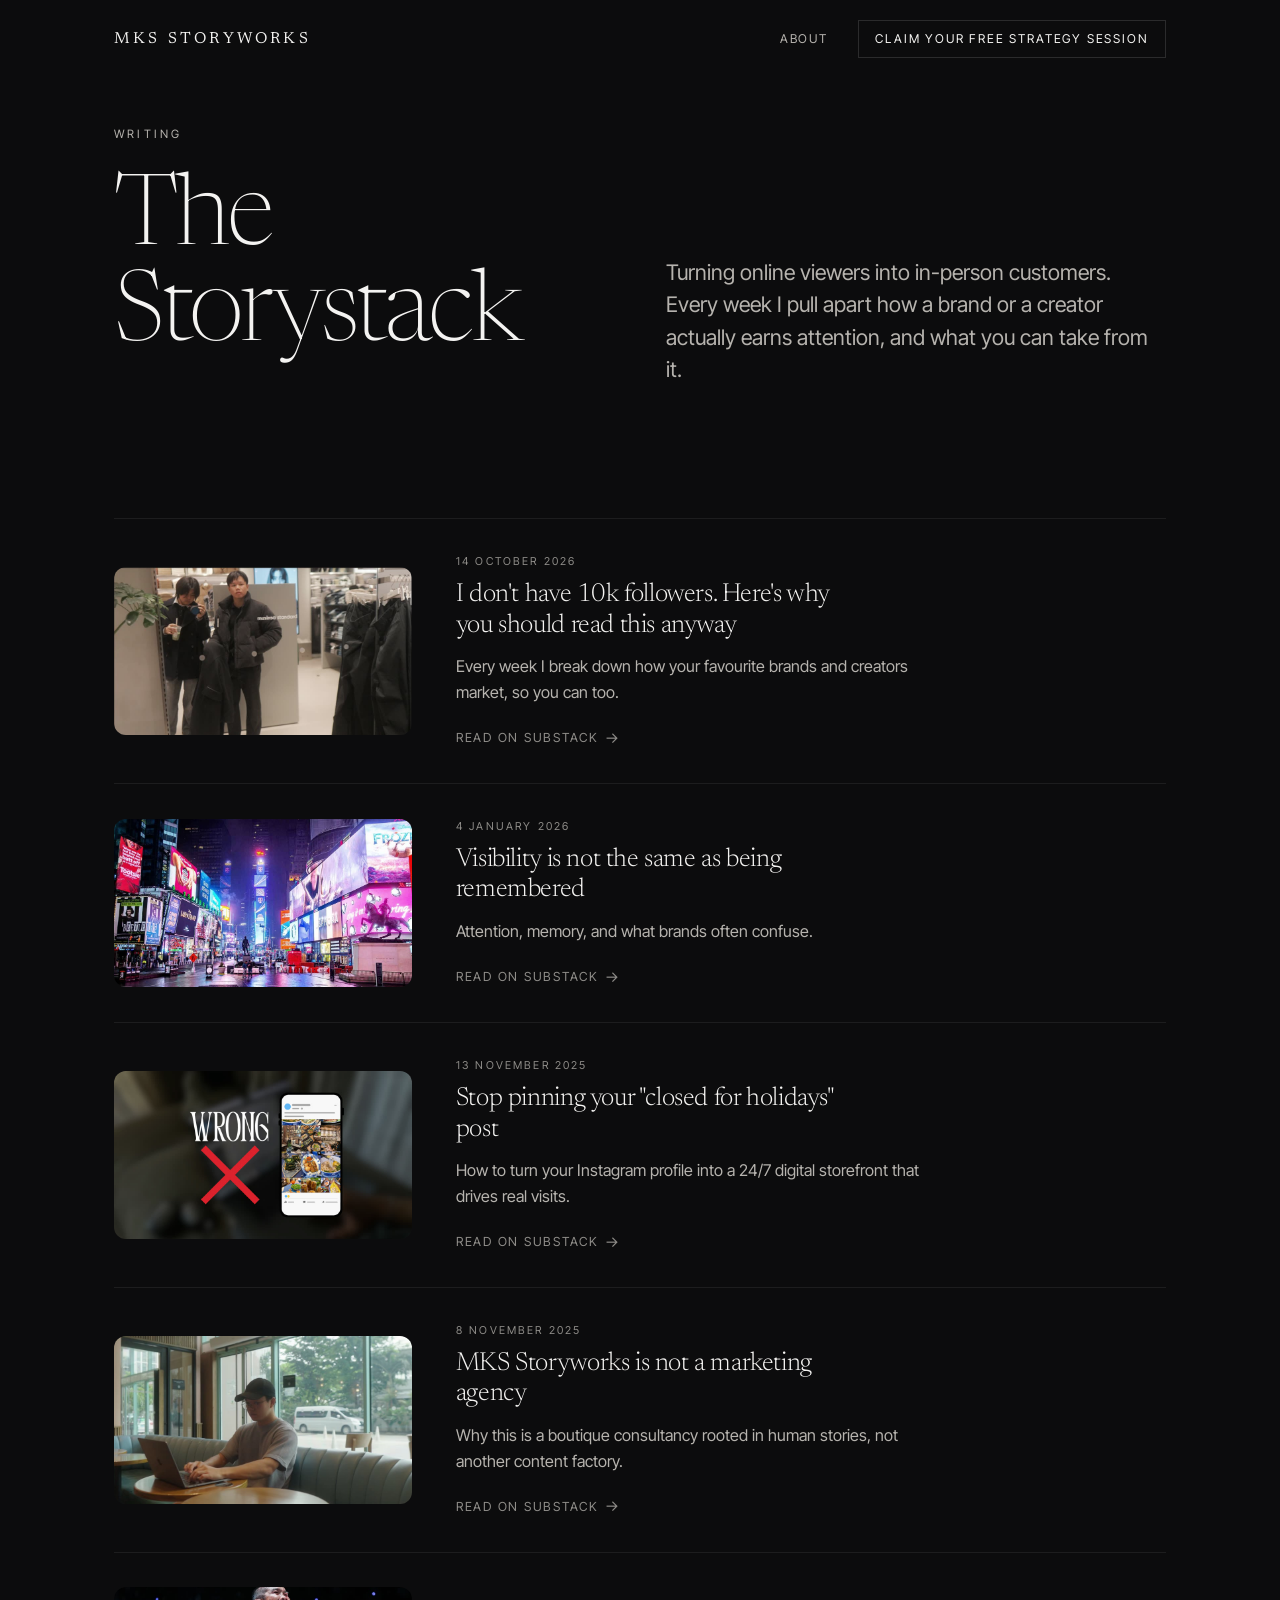
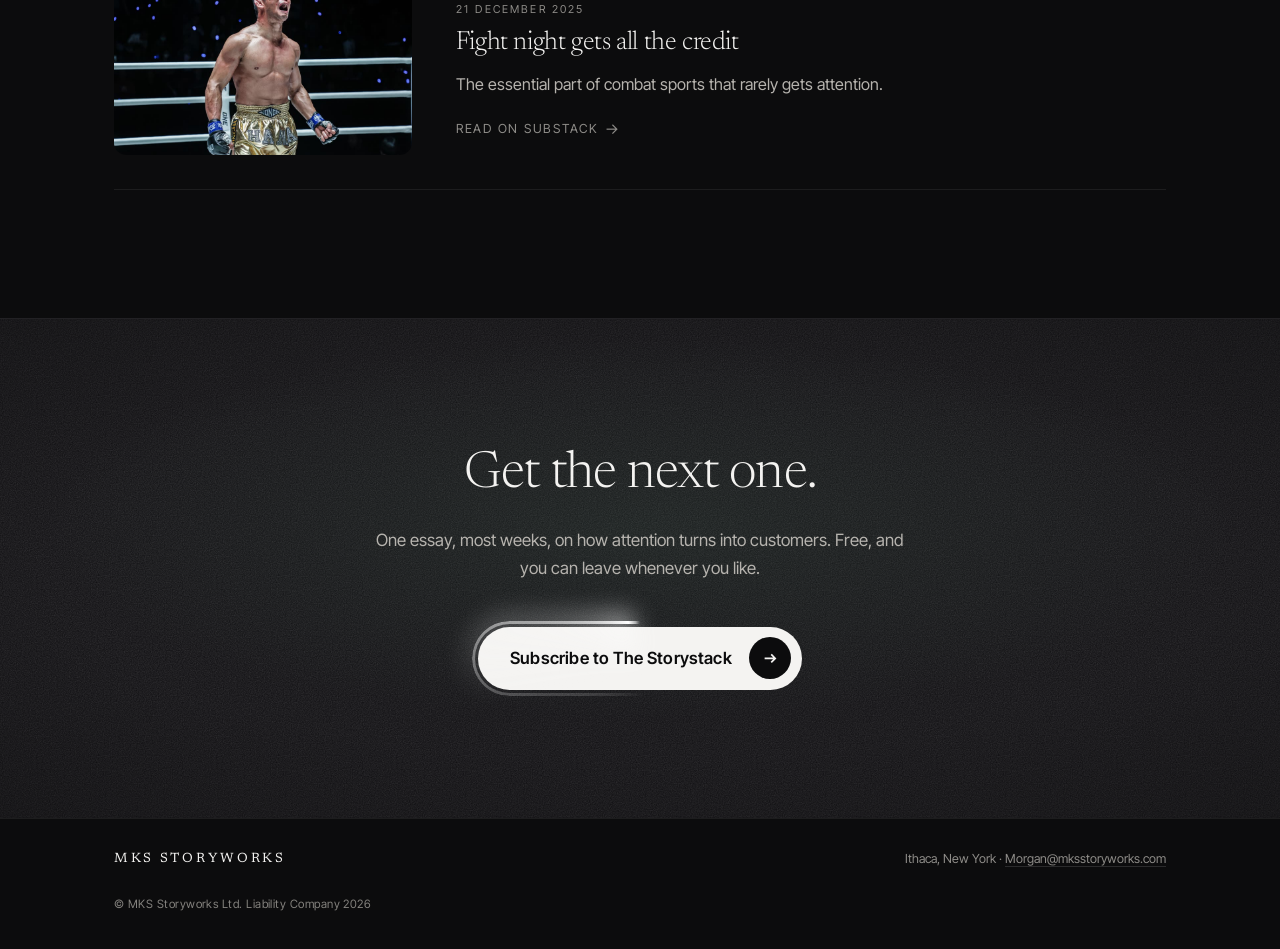
==== blog.html @ 034446b5 "Add The Storystack page and a Writing link in the nav A listing of the five Substack posts, newest f" ====
<!doctype html>
<html lang="en">
<head>
<meta charset="utf-8" />
<meta name="viewport" content="width=device-width, initial-scale=1" />
<title>The Storystack · MKS Storyworks</title>
<meta name="description" content="Essays on turning online viewers into in-person customers. Every week I break down how brands and creators market, so you can too." />
<meta property="og:type" content="website" />
<meta property="og:site_name" content="MKS Storyworks" />
<meta property="og:title" content="The Storystack | Writing by Morgan Somchanhmavong" />
<meta property="og:description" content="Essays on turning online viewers into in-person customers. Every week I break down how brands and creators market, so you can too." />
<meta property="og:image" content="https://mksstoryworks.com/assets/img/og-image.jpg" />
<meta property="og:image:width" content="1200" />
<meta property="og:image:height" content="630" />
<meta property="og:url" content="https://mksstoryworks.com/writing" />
<meta name="twitter:card" content="summary_large_image" />
<meta name="twitter:title" content="The Storystack | Writing by Morgan Somchanhmavong" />
<meta name="twitter:description" content="Essays on turning online viewers into in-person customers." />
<meta name="twitter:image" content="https://mksstoryworks.com/assets/img/og-image.jpg" />
<link rel="canonical" href="https://mksstoryworks.com/writing" />
<link rel="alternate" type="application/rss+xml" title="The Storystack" href="https://morgansomchan.substack.com/feed" />
<link rel="icon" type="image/png" sizes="32x32" href="assets/img/favicon-32.png" />
<link rel="icon" type="image/png" sizes="512x512" href="assets/img/favicon-512.png" />
<link rel="apple-touch-icon" href="assets/img/apple-touch-icon.png" />
<link rel="preconnect" href="https://fonts.googleapis.com" />
<link rel="preconnect" href="https://fonts.gstatic.com" crossorigin />
<link href="https://fonts.googleapis.com/css2?family=Newsreader:ital,opsz,wght@0,6..72,200;0,6..72,300;0,6..72,400;1,6..72,300&family=Inter+Tight:wght@400;500;600&display=swap" rel="stylesheet" />
<link rel="stylesheet" href="styles.css" />
<script>document.documentElement.className += ' js';</script>
</head>
<body class="page-blog">

<header class="nav stuck" id="nav">
  <div class="wrap nav-in">
    <a class="mark" href="index.html">MKS Storyworks</a>
    <nav class="nav-right">
      <a class="nav-link" href="index.html#about">About</a>
      <a class="nav-cta" href="vsl.html">
        <span class="nav-cta-full">Claim your free strategy session</span>
        <span class="nav-cta-compact">Free session</span></a>
    </nav>
  </div>
</header>

<main>

  <!-- ========================= MASTHEAD ========================= -->
  <section class="blog-head">
    <div class="wrap">
      <div class="case-masthead">
        <div>
          <p class="eyebrow reveal">Writing</p>
          <h1 class="case-h1 reveal">The Storystack</h1>
        </div>
        <p class="case-lede reveal">
          Turning online viewers into in-person customers. Every week I pull apart how a
          brand or a creator actually earns attention, and what you can take from it.
        </p>
      </div>
    </div>
  </section>

  <!-- ========================= POSTS ============================
       Hand-written on purpose. Substack's feed sends no CORS header,
       so a browser on this domain cannot read it, and the site has no
       build step to read it at deploy time. Adding a post is one
       <article> block, newest first. See NOTES.md.
  ============================================================== -->
  <section class="section posts">
    <div class="wrap">
      <ul class="post-list">

        <li class="post reveal">
          <a class="post-link" href="https://morgansomchan.substack.com/p/i-dont-have-10k-followers-heres-why" target="_blank" rel="noopener">
            <div class="post-shot"><img src="assets/img/post-1.jpg" alt="" loading="lazy" /></div>
            <div class="post-body">
              <time class="post-date" datetime="2026-10-14">14 October 2026</time>
              <h2 class="post-title">I don't have 10k followers. Here's why you should read this anyway</h2>
              <p class="post-dek">Every week I break down how your favourite brands and creators market, so you can too.</p>
              <span class="post-more">Read on Substack</span>
            </div>
          </a>
        </li>

        <li class="post reveal">
          <a class="post-link" href="https://morgansomchan.substack.com/p/visibility-is-not-the-same-as-being" target="_blank" rel="noopener">
            <div class="post-shot"><img src="assets/img/post-2.jpg" alt="" loading="lazy" /></div>
            <div class="post-body">
              <time class="post-date" datetime="2026-01-04">4 January 2026</time>
              <h2 class="post-title">Visibility is not the same as being remembered</h2>
              <p class="post-dek">Attention, memory, and what brands often confuse.</p>
              <span class="post-more">Read on Substack</span>
            </div>
          </a>
        </li>

        <li class="post reveal">
          <a class="post-link" href="https://morgansomchan.substack.com/p/stop-pinning-your-closed-for-holidays" target="_blank" rel="noopener">
            <div class="post-shot"><img src="assets/img/post-4.jpg" alt="" loading="lazy" /></div>
            <div class="post-body">
              <time class="post-date" datetime="2025-11-13">13 November 2025</time>
              <h2 class="post-title">Stop pinning your "closed for holidays" post</h2>
              <p class="post-dek">How to turn your Instagram profile into a 24/7 digital storefront that drives real visits.</p>
              <span class="post-more">Read on Substack</span>
            </div>
          </a>
        </li>

        <li class="post reveal">
          <a class="post-link" href="https://morgansomchan.substack.com/p/mks-storyworks-is-not-a-marketing" target="_blank" rel="noopener">
            <div class="post-shot"><img src="assets/img/post-5.jpg" alt="" loading="lazy" /></div>
            <div class="post-body">
              <time class="post-date" datetime="2025-11-08">8 November 2025</time>
              <h2 class="post-title">MKS Storyworks is not a marketing agency</h2>
              <p class="post-dek">Why this is a boutique consultancy rooted in human stories, not another content factory.</p>
              <span class="post-more">Read on Substack</span>
            </div>
          </a>
        </li>

        <li class="post reveal">
          <a class="post-link" href="https://morgansomchan.substack.com/p/fight-night-gets-all-the-credit" target="_blank" rel="noopener">
            <div class="post-shot"><img src="assets/img/post-3.jpg" alt="" loading="lazy" /></div>
            <div class="post-body">
              <time class="post-date" datetime="2025-12-21">21 December 2025</time>
              <h2 class="post-title">Fight night gets all the credit</h2>
              <p class="post-dek">The essential part of combat sports that rarely gets attention.</p>
              <span class="post-more">Read on Substack</span>
            </div>
          </a>
        </li>

      </ul>
    </div>
  </section>

  <!-- ========================= SUBSCRIBE ======================== -->
  <section class="section end" id="subscribe">
    <div class="wrap">
      <h2 class="h2 end-h reveal">Get the next one.</h2>
      <p class="end-p reveal">
        One essay, most weeks, on how attention turns into customers. Free, and you can
        leave whenever you like.
      </p>
      <div class="reveal"><a class="btn" href="https://morgansomchan.substack.com/subscribe" target="_blank" rel="noopener">
        <span class="btn-label">Subscribe to The Storystack</span>
        <span class="btn-icon" aria-hidden="true">
          <svg viewBox="0 0 16 16" fill="none" stroke="currentColor" stroke-width="1.6"><path d="M2.5 8h10M8.8 4.2 12.6 8l-3.8 3.8"/></svg>
        </span>
      </a></div>
    </div>
  </section>

</main>

<footer class="foot">
  <div class="wrap foot-in">
    <a class="mark" href="index.html">MKS Storyworks</a>
    <span class="foot-r">Ithaca, New York · <a href="mailto:Morgan@mksstoryworks.com">Morgan@mksstoryworks.com</a></span>
  </div>
  <div class="wrap"><p class="legal">© MKS Storyworks Ltd. Liability Company 2026</p></div>
</footer>

<script src="script.js"></script>
</body>
</html>
---- styles.css ----
/* =========================================================================
   MKS Storyworks, V5
   Flat dark. No gradients, no glass, no blur. One accent, used sparingly.
   Two typefaces: Newsreader for display, Inter Tight for everything else.
   ========================================================================= */

:root{
  --ink:#0c0c0d;          /* page ground: flat, never a gradient */
  --ink-2:#111112;        /* the one alternate ground, for banding */
  --paper:#f4f3f1;
  --dim:#b6b3ae;
  --mute:#8e8c88;
  --line:rgba(255,255,255,.13);
  --card:#212226;         /* raised surface: the only step up from the ground */
  --card-hi:#292a2f;
  --card-line:rgba(255,255,255,.12);
  --line-2:rgba(255,255,255,.07);
  --accent:#78b795;

  --f-display:"Newsreader",Georgia,serif;
  --f-body:"Inter Tight",-apple-system,BlinkMacSystemFont,system-ui,sans-serif;

  --gutter:clamp(22px,5vw,72px);
  --maxw:1180px;

  /* Hero framing. First value is horizontal, second vertical.
     Nudge the second value down (e.g. 30%) if the photo crops your head. */
  --hero-pos:50% 42%;
  --hero-zoom:1.09;
  --hero-shift:-4%;      /* negative lifts the picture; positive drops it */
}

*,*::before,*::after{ box-sizing:border-box; }

html{ scroll-behavior:smooth; }
@media (prefers-reduced-motion:reduce){ html{ scroll-behavior:auto; } }

body{
  margin:0;
  background:var(--ink);
  color:var(--paper);
  font-family:var(--f-body);
  font-size:16px;
  line-height:1.55;
  -webkit-font-smoothing:antialiased;
  /* clip, not hidden. `hidden` turns body into a scroll container and
     breaks position:sticky and scroll-linked effects further down. */
  overflow-x:hidden;
  overflow-x:clip;
}

img,svg{ display:block; max-width:100%; }

.wrap{ max-width:var(--maxw); margin-inline:auto; padding-inline:var(--gutter); }

.sr{
  position:absolute; width:1px; height:1px; padding:0; margin:-1px;
  overflow:hidden; clip:rect(0 0 0 0); white-space:nowrap; border:0;
}
.skip{
  position:absolute; left:-9999px; top:0; z-index:100;
  background:var(--paper); color:var(--ink); padding:12px 18px;
}
.skip:focus{ left:12px; top:12px; }

:focus-visible{ outline:2px solid var(--accent); outline-offset:3px; }

/* ---------------------------------------------------------------- nav -- */
.nav{
  position:fixed; inset:0 0 auto 0; z-index:60;
  transition:background .3s ease, border-color .3s ease;
  border-bottom:1px solid transparent;
}
.nav.stuck{
  background:rgba(12,12,13,.92);
  border-bottom-color:var(--line-2);
}
@supports (backdrop-filter:blur(6px)){
  .nav.stuck{ background:rgba(12,12,13,.72); backdrop-filter:blur(10px); }
}
.nav-in{ display:flex; align-items:center; justify-content:space-between; padding-block:20px; }

.mark{
  font-family:var(--f-display); font-weight:400;
  font-size:1rem; letter-spacing:.2em; text-transform:uppercase;
  color:var(--paper); text-decoration:none; white-space:nowrap;
}
.nav-cta{
  color:var(--paper); text-decoration:none;
  font-size:.76rem; letter-spacing:.15em; text-transform:uppercase;
  padding:.72em 1.35em; border:1px solid var(--line);
  transition:background .25s ease, border-color .25s ease, color .25s ease;
}
.nav-cta:hover{ background:var(--paper); border-color:var(--paper); color:var(--ink); }

/* --------------------------------------------------------------- hero -- */
.hero{
  position:relative; isolation:isolate;
  min-height:100svh; min-height:100vh;
  display:grid; align-items:stretch;
  /* Weighted upward: the wordmark should cross the skyline and the CTA
     clear the subject's head, leaving him readable in the lower third. */
  padding-block:clamp(104px,13vh,140px) clamp(88px,11vh,118px);
  overflow:hidden;
}
.hero-img{
  position:absolute; inset:0; z-index:-3;
  width:100%; height:100%;
  object-fit:cover; object-position:var(--hero-pos);
  /* At 16:9 the photo is almost the same shape as the frame, so
     object-position alone has nothing to pan. The zoom creates the
     slack; the shift moves the picture inside it. Negative lifts. */
  transform:scale(var(--hero-zoom)) translateY(var(--hero-shift));
  transform-origin:50% 50%;
}
.hero.no-img .hero-img{ display:none; }

/* The scrim is what makes type legible over a photograph. Flat black at
   varying alpha: a tint, not a colour gradient. */
.hero-scrim{
  position:absolute; inset:0; z-index:-2;
  background:
    /* a pool of shade behind the type only, so the skyline keeps its light */
    radial-gradient(58% 42% at 50% 32%, rgba(12,12,13,.72) 0%,
                                        rgba(12,12,13,.42) 55%,
                                        rgba(12,12,13,0) 100%),
    linear-gradient(180deg, rgba(12,12,13,.88) 0%, rgba(12,12,13,.34) 30%,
                            rgba(12,12,13,.34) 62%, rgba(12,12,13,.92) 100%);
}
.hero.no-img .hero-scrim{ background:var(--ink); }

/* Visible only until a real photo exists at assets/img/hero.jpg */
.hero-slot{
  position:absolute; inset:0; z-index:-1; display:none;
  align-content:end; justify-items:center; text-align:center; color:var(--mute);
  border:1px dashed var(--line);
  margin:clamp(70px,9vh,110px) var(--gutter) clamp(50px,7vh,80px);
  padding-bottom:clamp(16px,2.4vh,26px);
}
.hero.no-img .hero-slot{ display:grid; }
.hero-slot span{
  font-family:var(--f-display); font-size:1rem; letter-spacing:.18em;
  text-transform:uppercase; color:var(--dim);
}
.hero-slot p{ margin:.7em 0 0; font-size:.78rem; letter-spacing:.06em; }

/* Two auto margins split the free space: the wordmark block settles in the
   upper middle, the CTA drops to the bottom just above the scroll cue, and
   the centre of the frame (where he is in the photo) stays clear. */
.hero-in{
  position:relative; text-align:center; width:100%;
  display:flex; flex-direction:column; min-height:100%;
}
.hero-in .eyebrow{ margin-top:auto; }
.hero-in .hero-cta{ margin-top:auto; }

.eyebrow{
  margin:0 0 clamp(22px,3.4vh,34px);
  font-size:.72rem; letter-spacing:.28em; text-transform:uppercase;
  color:var(--dim);
}

/* The name across the middle. SVG so it spans edge to edge at any width
   without guessing at font metrics; lengthAdjust="spacing" tracks the
   letters out to fill instead of distorting the glyph shapes. */
.bigmark{ margin:0 0 clamp(24px,3.4vh,38px); }
.bigmark svg text{
  font-family:var(--f-display); font-weight:200; font-size:100px;
  fill:var(--paper);
}
.bigmark-stack{ display:none; }

.hero-sub{
  margin:0 auto;
  max-width:34ch;
  font-size:clamp(1.02rem,.95rem + .42vw,1.28rem);
  line-height:1.5; color:var(--dim);
}
.hero-sub em{ font-style:normal; color:var(--paper); }

.hero-cta{ display:grid; justify-items:center; gap:14px; }

/* The action button.
   Paper pill, dark label, a dark disc holding the arrow, and a white
   beam travelling around the rim. The beam sits just OUTSIDE the pill
   so it reads against the dark page. On the pill itself white on white
   would be invisible, which is why there is no overflow clipping here. */
@property --beam{ syntax:'<angle>'; initial-value:0deg; inherits:false; }

.btn{
  position:relative; isolation:isolate;
  display:inline-flex; align-items:center; gap:1.05em;
  text-decoration:none; cursor:pointer; border:0;
  background:var(--paper); color:var(--ink);
  font-family:var(--f-body);
  font-size:clamp(.95rem,.9rem + .2vw,1.05rem); font-weight:600;
  letter-spacing:.01em;
  padding:.62em .62em .62em 1.9em;
  border-radius:999px;
  transition:transform .3s cubic-bezier(.22,.61,.36,1), box-shadow .3s ease;
}
.btn:hover{ transform:translateY(-2px); box-shadow:0 12px 34px rgba(0,0,0,.45); }
.btn:active{ transform:translateY(0); }

.btn::before{
  /* sits entirely OUTSIDE the pill: the box reaches 6px out and the mask
     keeps only its outer 3px, so no part of the beam lands on white. */
  content:""; position:absolute; inset:-6px; z-index:-1;
  border-radius:999px; padding:3px;
  background:conic-gradient(from var(--beam),
    rgba(255,255,255,0)    0deg,
    rgba(255,255,255,0)   170deg,
    rgba(255,255,255,.18) 250deg,
    rgba(255,255,255,.75) 315deg,
    rgba(255,255,255,1)   342deg,
    rgba(255,255,255,.55) 353deg,
    rgba(255,255,255,0)   360deg);
  /* keep only the rim: punch the middle out of the painted box */
  -webkit-mask:linear-gradient(#000 0 0) content-box, linear-gradient(#000 0 0);
          mask:linear-gradient(#000 0 0) content-box, linear-gradient(#000 0 0);
  -webkit-mask-composite:xor;
          mask-composite:exclude;
  animation:beam 3s linear infinite;
  pointer-events:none;
}
/* the soft bloom the beam drags with it */
.btn::after{
  content:""; position:absolute; inset:-16px; z-index:-2;
  border-radius:999px;
  background:conic-gradient(from var(--beam),
    rgba(255,255,255,0)    0deg,
    rgba(255,255,255,0)  255deg,
    rgba(255,255,255,.62) 340deg,
    rgba(255,255,255,0)  360deg);
  filter:blur(11px); opacity:.85;
  animation:beam 3s linear infinite;
  pointer-events:none;
}
@keyframes beam{ to{ --beam:360deg; } }

.btn:hover::after{ opacity:1; }

.btn-label{ position:relative; z-index:2; }

.btn-icon{
  position:relative; z-index:2;
  width:2.5em; height:2.5em; flex:0 0 auto;
  border-radius:50%; display:grid; place-items:center;
  background:var(--ink); color:var(--paper);
  transition:transform .45s cubic-bezier(.22,.61,.36,1);
}
.btn-icon svg{ width:1em; height:1em; }
.btn:hover .btn-icon{ transform:translateX(3px); }

@media (prefers-reduced-motion:reduce){
  .btn::before,.btn::after{ animation:none; }
  .btn::after{ opacity:0; }
}

.btn-note{ margin:0; font-size:.8rem; color:var(--mute); letter-spacing:.02em; }

.scroll-hint{
  position:absolute; left:50%; bottom:26px; translate:-50% 0;
  width:22px; height:36px; border:1px solid var(--line);
  border-radius:12px; display:grid; place-items:start center;
  padding-top:7px;
}
.scroll-hint span{
  width:2px; height:6px; background:var(--dim); border-radius:2px;
  animation:hint 1.9s ease-in-out infinite;
}
@keyframes hint{ 0%,100%{ transform:translateY(0); opacity:1; } 55%{ transform:translateY(9px); opacity:.15; } }
@media (prefers-reduced-motion:reduce){ .scroll-hint span{ animation:none; } }

/* ------------------------------------------------------------ sections -- */
.section{ padding-block:clamp(72px,10vw,132px); }

.kicker{
  margin:0 0 clamp(14px,1.8vw,20px);
  font-size:.7rem; letter-spacing:.26em; text-transform:uppercase;
  color:var(--mute);
}
.h2{
  margin:0 0 clamp(38px,5vw,64px);
  font-family:var(--f-display); font-weight:300;
  font-size:clamp(1.95rem,1.35rem + 2.3vw,3.2rem);
  line-height:1.1; letter-spacing:-.018em;
  max-width:20ch;
}

/* ------------------------------------------------------- the process --
   Four raised blocks with chevrons between them, then a loop line under.
   It is a cycle, so it should look like one. */
.work{ border-top:1px solid var(--line-2); }

.flow{
  list-style:none; margin:0; padding:0;
  display:grid; grid-template-columns:repeat(4,minmax(0,1fr));
  gap:clamp(22px,3vw,40px);
}
.step{
  position:relative;
  background:var(--card);
  border:1px solid var(--card-line);
  border-radius:18px;
  padding:clamp(22px,2.4vw,30px);
  transition:background .3s ease, border-color .3s ease, transform .3s ease;
}
.step:hover{
  background:var(--card-hi);
  border-color:rgba(255,255,255,.18);
  transform:translateY(-3px);
}
/* chevron sitting in the gap between two steps */
.step:not(:last-child)::after{
  content:""; position:absolute; top:50%;
  right:clamp(-20px,-1.5vw,-11px);
  width:9px; height:9px;
  border-top:1px solid var(--accent);
  border-right:1px solid var(--accent);
  transform:translate(50%,-50%) rotate(45deg);
}
.step-n{
  display:block; margin-bottom:clamp(14px,1.8vw,22px);
  font-family:var(--f-display); font-size:.8rem; letter-spacing:.18em;
  color:var(--accent); font-variant-numeric:tabular-nums;
}
.step-t{
  margin:0 0 .55em; font-family:var(--f-display); font-weight:300;
  font-size:clamp(1.15rem,1.03rem + .5vw,1.5rem); line-height:1.18;
  letter-spacing:-.012em;
}
.step-d{
  margin:0; color:var(--dim);
  font-size:clamp(.9rem,.88rem + .14vw,.97rem); line-height:1.6;
}

.flow-loop{
  display:flex; align-items:center; gap:14px;
  margin-top:clamp(26px,3.2vw,40px);
  padding-top:clamp(22px,2.6vw,30px);
  border-top:1px solid var(--line-2);
}
.flow-loop svg{ width:22px; height:22px; flex:0 0 auto; color:var(--accent); }
.flow-loop p{
  margin:0; color:var(--dim); max-width:62ch;
  font-size:clamp(.93rem,.9rem + .16vw,1.01rem); line-height:1.6;
}
.flow-channels{
  margin:clamp(14px,1.8vw,20px) 0 0;
  font-size:.85rem; color:var(--mute); letter-spacing:.01em;
}

/* --------------------------------------------------------- results -- */
.results{ background:var(--ink-2); border-block:1px solid var(--line-2); }

.results-top{
  display:grid; grid-template-columns:minmax(0,1fr) minmax(0,.62fr);
  gap:clamp(28px,5vw,72px); align-items:center;
  margin-bottom:clamp(44px,5.5vw,72px);
}
.results-copy .h2{ margin-bottom:clamp(18px,2.2vw,26px); }
.results-p{
  margin:0; max-width:52ch; color:var(--dim);
  font-size:clamp(.96rem,.92rem + .2vw,1.06rem); line-height:1.65;
}
.results-photo{
  margin:0; aspect-ratio:4/5; overflow:hidden;
  border-radius:18px; background:var(--ink);
}
.results-photo img{ width:100%; height:100%; object-fit:cover; }

.stats{
  display:grid; grid-template-columns:repeat(4,1fr);
  border-top:1px solid var(--line);
  border-bottom:1px solid var(--line);
}
.stat{
  text-align:center;
  padding:clamp(30px,3.8vw,48px) clamp(16px,2.2vw,30px);
  border-right:1px solid var(--line-2);
}
.stat:last-child{ border-right:0; }
.stat-n{
  display:block;
  font-family:var(--f-display); font-weight:200;
  font-size:clamp(1.85rem,1.2rem + 2.5vw,3.4rem); line-height:1;
  letter-spacing:-.025em; font-variant-numeric:tabular-nums;
}
.stat-l{
  display:block; margin-top:1.1em;
  font-size:.7rem; line-height:1.45; letter-spacing:.15em;
  text-transform:uppercase; color:var(--mute);
}
.stats-note{
  margin:clamp(24px,3vw,34px) auto 0; max-width:64ch; text-align:center;
  font-size:.85rem; line-height:1.65; color:var(--mute);
}

/* --------------------------------------------------------- gallery -- */
.gallery{ padding-bottom:clamp(52px,7vw,90px); }
.gallery-head{
  display:flex; align-items:flex-end; justify-content:space-between;
  gap:24px; flex-wrap:wrap;
}
.gallery-head .h2{ margin-bottom:clamp(24px,3vw,34px); }
.gallery-ctl{
  display:flex; align-items:center; gap:clamp(14px,2vw,26px);
  margin-bottom:clamp(28px,3.4vw,40px);
}
.rail-nav{ display:flex; gap:8px; }

/* photos / videos */
.tabs{
  position:relative; display:flex; gap:2px;
  border:1px solid var(--line); border-radius:999px; padding:3px;
}
.tab{
  position:relative; z-index:1;
  background:none; border:0; cursor:pointer; color:var(--mute);
  font-family:var(--f-body); font-size:.74rem; font-weight:500;
  letter-spacing:.14em; text-transform:uppercase;
  padding:.72em 1.35em; border-radius:999px;
  transition:color .3s ease;
}
.tab:hover{ color:var(--paper); }
.tab.on{ color:var(--ink); }
/* the pill slides between the two, rather than each tab painting itself */
.tab-ink{
  position:absolute; z-index:0; top:3px; bottom:3px; left:3px;
  width:calc(50% - 3px); border-radius:999px; background:var(--paper);
  transition:transform .38s cubic-bezier(.65,0,.35,1);
}
.tabs[data-active="1"] .tab-ink{ transform:translateX(100%); }
@media (prefers-reduced-motion:reduce){ .tab-ink{ transition:none; } }

/* panes stack, so switching never jumps the page height around */
.pane{ display:none; }
.pane.on{ display:block; }

/* a reel is 9:16 and taller than a photo card */
.clip{
  position:relative; margin:0; flex:0 0 auto;
  width:clamp(190px,24vw,290px);
  aspect-ratio:9/16;
  background:var(--ink-2);
  scroll-snap-align:center;
  overflow:hidden;
}
.clip video{ width:100%; height:100%; object-fit:cover; display:block; background:var(--ink-2); }
.clip-play{
  position:absolute; inset:0; margin:auto;
  width:60px; height:60px; border-radius:50%;
  display:grid; place-items:center; cursor:pointer;
  background:rgba(12,12,13,.42); color:var(--paper);
  border:1px solid rgba(255,255,255,.55);
  transition:background .25s ease, border-color .25s ease, transform .25s ease;
}
.clip-play svg{ width:17px; height:19px; margin-left:3px; }
.clip-play:hover{ background:rgba(12,12,13,.72); border-color:#fff; transform:scale(1.06); }
.clip.playing .clip-play{ display:none; }
.rail-btn{
  width:44px; height:44px; display:grid; place-items:center;
  background:none; color:var(--paper); cursor:pointer;
  border:1px solid var(--line); border-radius:50%;
  transition:background .25s ease, border-color .25s ease, color .25s ease;
}
.rail-btn:hover{ background:var(--paper); border-color:var(--paper); color:var(--ink); }
.rail-btn svg{ width:18px; height:18px; }
.rail-btn[disabled]{ opacity:.32; cursor:default; }
.rail-btn[disabled]:hover{ background:none; border-color:var(--line); color:var(--paper); }
.rail{
  overflow-x:auto; overflow-y:hidden;
  scroll-snap-type:x mandatory;
  -webkit-overflow-scrolling:touch;
  scrollbar-width:thin; scrollbar-color:var(--line) transparent;
}
.rail::-webkit-scrollbar{ height:3px; }
.rail::-webkit-scrollbar-thumb{ background:var(--line); }
.rail-in{
  display:flex; gap:clamp(10px,1.4vw,18px);
  padding-inline:var(--gutter);
  width:max-content;
}
.shot{
  margin:0; flex:0 0 auto;
  width:clamp(190px,24vw,290px);
  aspect-ratio:4/5;                 /* every client frame is 4:5 */
  background:var(--ink-2);
  scroll-snap-align:center;
  overflow:hidden;
}
.shot img{
  width:100%; height:100%; object-fit:cover;
  filter:saturate(.92);
  transition:filter .4s ease, transform .6s ease;
}
.shot:hover img{ filter:saturate(1.05); transform:scale(1.03); }
.rail-note{
  margin:clamp(18px,2.4vw,26px) 0 0;
  font-size:.78rem; letter-spacing:.02em; color:var(--mute);
}

/* ------------------------------------------------------------- faq -- */
.faq{ border-top:1px solid var(--line-2); }
/* Two columns and tighter rows, so the section stops eating a whole screen. */
.faq-list{
  display:grid; grid-template-columns:repeat(2,minmax(0,1fr));
  column-gap:clamp(32px,5vw,72px);
  border-top:1px solid var(--line-2);
}
.qa{ border-bottom:1px solid var(--line-2); }
.q{
  width:100%; display:flex; align-items:flex-start; justify-content:space-between;
  gap:24px; text-align:left; cursor:pointer;
  background:none; border:0; color:var(--paper);
  font-family:var(--f-display); font-weight:300;
  font-size:clamp(.98rem,.94rem + .22vw,1.12rem); line-height:1.32;
  letter-spacing:-.008em;
  padding:clamp(15px,1.7vw,19px) 0;
  transition:color .2s ease;
}
.q:hover{ color:var(--accent); }
.q i{
  position:relative; flex:0 0 auto; width:14px; height:14px; margin-top:.42em;
}
.q i::before,.q i::after{
  content:""; position:absolute; background:var(--dim);
  transition:transform .3s ease, background .2s ease;
}
.q i::before{ inset:6px 0 auto 0; height:1px; }
.q i::after{ inset:0 6px auto auto; width:1px; height:14px; }
.q[aria-expanded="true"] i::after{ transform:scaleY(0); }
.q[aria-expanded="true"] i::before{ background:var(--accent); }

/* 0fr -> 1fr animates height without measuring anything in JS */
.a{
  display:grid; grid-template-rows:0fr;
  transition:grid-template-rows .34s ease;
}
.a > div{ overflow:hidden; }
.qa.open .a{ grid-template-rows:1fr; }
.a p{
  margin:0 0 .9em; max-width:62ch; color:var(--dim);
  font-size:clamp(.89rem,.87rem + .14vw,.96rem); line-height:1.6;
}
.a > div > p:first-child{ padding-top:2px; }
.a > div > p:last-child{ margin-bottom:clamp(15px,1.8vw,20px); }
@media (prefers-reduced-motion:reduce){ .a{ transition:none; } }

/* ----------------------------------------------------------- about -- */
.about{ background:var(--ink-2); border-block:1px solid var(--line-2); }
.about-grid{
  display:grid; grid-template-columns:minmax(0,.78fr) minmax(0,1fr);
  gap:clamp(30px,5vw,72px); align-items:start;
}
/* photo and credentials share the left column now */
.about-side{ display:block; }
.about-photo{ aspect-ratio:4/5; overflow:hidden; background:var(--ink); border-radius:18px; }
.about-photo img{ width:100%; height:100%; object-fit:cover; object-position:50% 30%; }
.about-copy .h2{ margin-bottom:clamp(20px,2.6vw,28px); }
.prose p{
  margin:0 0 1.15em; max-width:56ch; color:var(--dim);
  font-size:clamp(.96rem,.92rem + .2vw,1.06rem); line-height:1.68;
}
.prose p:last-child{ margin-bottom:0; }

/* ------------------------------------------------------------- end -- */
/* The close sits on its own ground: a fine grain over a slightly
   warmer black, plus a soft vignette. Texture rather than another
   flat panel, so the last thing on the page does not read as a
   repeat of the first. */
.end{
  position:relative; isolation:isolate; text-align:center;
  background:#111013;
  border-top:1px solid var(--line-2);
}
.end::before{
  content:""; position:absolute; inset:0; z-index:-1; pointer-events:none;
  opacity:.5;
  background-image:url("data:image/svg+xml,%3Csvg xmlns='http://www.w3.org/2000/svg' width='180' height='180'%3E%3Cfilter id='n'%3E%3CfeTurbulence type='fractalNoise' baseFrequency='.85' numOctaves='3' stitchTiles='stitch'/%3E%3CfeColorMatrix type='saturate' values='0'/%3E%3C/filter%3E%3Crect width='180' height='180' filter='url(%23n)' opacity='.32'/%3E%3C/svg%3E");
}
.end::after{
  content:""; position:absolute; inset:0; z-index:-1; pointer-events:none;
  background:radial-gradient(76% 62% at 50% 42%,
    rgba(120,183,149,.09) 0%, rgba(120,183,149,0) 62%),
    radial-gradient(120% 100% at 50% 50%,
    rgba(12,12,13,0) 38%, rgba(12,12,13,.72) 100%);
}
.end-h{ margin-inline:auto; max-width:18ch; margin-bottom:clamp(18px,2.4vw,24px); }
.end-p{
  margin:0 auto clamp(32px,4vw,44px); max-width:54ch;
  color:var(--dim); font-size:clamp(.96rem,.92rem + .2vw,1.06rem); line-height:1.65;
}

/* ---------------------------------------------------------- footer -- */
.foot{ border-top:1px solid var(--line-2); padding-block:30px 36px; }
.foot-in{
  display:flex; align-items:center; justify-content:space-between;
  gap:18px; flex-wrap:wrap;
}
.foot .mark{ font-size:.84rem; }
.foot-r{ font-size:.78rem; color:var(--mute); }
.foot-r a{ color:var(--mute); text-decoration:none; border-bottom:1px solid var(--line); }
.foot-r a:hover{ color:var(--paper); }

/* ---------------------------------------------------------- reveal --
   Content is visible by default. It is hidden only once JS has confirmed
   it is running, so a JS failure can never leave a blank page. */
.js .reveal{ opacity:0; transform:translateY(16px); }
.js .reveal.in{
  opacity:1; transform:none;
  transition:opacity .7s ease, transform .7s cubic-bezier(.22,.61,.36,1);
}
@media (prefers-reduced-motion:reduce){
  .js .reveal{ opacity:1; transform:none; }
}

/* =============================== responsive =============================== */
@media (max-width:900px){
  .about-grid{ grid-template-columns:1fr; }
  .about-side{ max-width:420px; }
}

@media (max-width:760px){
  .bigmark-wide{ display:none; }
  .bigmark-stack{ display:block; }
  .stats{ grid-template-columns:1fr 1fr; }
  .stat{ padding-right:clamp(14px,4vw,24px); }
  .stat:nth-child(2n){ border-right:0; }
  .stat:nth-child(-n+2){ border-bottom:1px solid var(--line-2); }
  .h2{ max-width:100%; }
}

@media (max-width:520px){
  .nav-cta{ font-size:.68rem; padding:.66em 1.05em; letter-spacing:.1em; }
  .mark{ font-size:.86rem; letter-spacing:.16em; }
  .btn{ width:100%; justify-content:center; padding-left:1.6em; }
  .hero-cta{ justify-items:stretch; }
  .btn-note{ text-align:center; }
}

/* =========================================================================
   Funnel pages: vsl.html and book.html
   Both are single-purpose: one thing to do, nothing to browse.
   ========================================================================= */

.page-vsl, .page-book{ background:var(--ink); }

.stage{ padding-top:clamp(96px,13vh,140px); }
.stage-in{ text-align:center; }

.stage-h{
  margin:0 auto clamp(16px,2.2vh,22px); max-width:16ch;
  font-family:var(--f-display); font-weight:200;
  font-size:clamp(2.2rem,1.4rem + 3.4vw,4rem);
  line-height:1.04; letter-spacing:-.022em;
}
.stage-sub{
  margin:0 auto clamp(30px,4.4vh,46px); max-width:52ch;
  font-size:clamp(1rem,.95rem + .3vw,1.14rem); line-height:1.55;
  color:var(--dim);
}

/* --------------------------------------------------------------- vsl -- */
.vsl{
  position:relative;
  width:min(940px,100%); margin-inline:auto;
  aspect-ratio:16/9;
  border:1px solid var(--line);
  background:#141416;
  overflow:hidden;
}
.vsl video{ width:100%; height:100%; object-fit:cover; background:#141416; }

.vsl-standin{
  position:absolute; inset:0; display:none;
  place-content:center; justify-items:center; text-align:center;
  color:var(--mute); pointer-events:none;
}
.vsl.no-vid video{ visibility:hidden; }
.vsl.no-vid .vsl-standin{ display:grid; }
.vsl-standin span{
  font-family:var(--f-display); font-weight:300; font-size:1.25rem;
  letter-spacing:.16em; text-transform:uppercase; color:var(--dim);
}
.vsl-standin p{ margin:.8em 0 0; font-size:.74rem; letter-spacing:.08em; }

.stage-cta{
  display:grid; justify-items:center; gap:14px;
  margin-top:clamp(28px,4vh,42px);
}

.proof-band{
  margin-top:clamp(64px,9vw,108px);
  background:var(--ink-2); border-top:1px solid var(--line-2);
  padding-block:clamp(34px,5vw,52px);
}
.proof-band .stats-note{ margin-top:clamp(20px,2.6vw,28px); }

/* -------------------------------------------------------------- book -- */
.cal-card{
  margin-top:clamp(8px,1.4vh,16px);
  border:1px solid var(--line-2);
  background:var(--ink-2);
  padding:clamp(10px,1.6vw,20px);
}
/* Calendly's own stylesheet sets min-width:320px, which overflows the card
   on a 320px phone once gutter and padding come out. */
.calendly-inline-widget{ min-width:0 !important; width:100%; }

.assure{
  list-style:none; margin:clamp(30px,4vw,46px) 0 0; padding:0;
  display:grid; grid-template-columns:repeat(3,1fr);
  gap:clamp(16px,2.6vw,36px);
  border-top:1px solid var(--line-2); padding-top:clamp(24px,3vw,34px);
}
.assure li{
  font-size:.9rem; line-height:1.55; color:var(--mute);
  padding-left:16px; position:relative;
}
.assure li::before{
  content:""; position:absolute; left:0; top:.62em;
  width:5px; height:5px; background:var(--accent);
}

.page-vsl .foot, .page-book .foot{ margin-top:clamp(56px,8vw,96px); }

@media (max-width:760px){
  .assure{ grid-template-columns:1fr; gap:12px; }
}
@media (max-width:560px){
  /* full-bleed the calendar so the widget's own minimum never overflows */
  .cal-card{
    margin-inline:calc(var(--gutter) * -1);
    border-inline:0; padding:0;
  }
}


/* ========================= what you get ==================================
   Real deliverables, shown small. The shape says "document"; the contents
   are deliberately not readable. Client numbers stay the client's.
   ========================================================================= */
.docs{ border-top:1px solid var(--line-2); }
/* Four deliverables, so 2x2 rather than a row of three and an orphan. */
.doc-grid{
  display:grid; grid-template-columns:repeat(2,minmax(0,1fr));
  gap:clamp(14px,2vw,26px);
}
.doc{
  margin:0; background:var(--card); border:1px solid var(--card-line);
  border-radius:18px; overflow:hidden;
  transition:background .3s ease, border-color .3s ease, transform .3s ease;
}
.doc:hover{
  background:var(--card-hi); border-color:rgba(255,255,255,.18);
  transform:translateY(-3px);
}
/* Each deliverable is a different shape, so contain rather than crop.
   cropping cut straight through the titles. */
.doc-shot{
  aspect-ratio:3/2; overflow:hidden;
  border-bottom:1px solid var(--card-line);
  display:grid; place-items:center;
  padding:clamp(18px,2.2vw,28px);
}
.doc-shot img{
  width:100%; height:auto; max-height:100%; object-fit:contain;
  border-radius:3px;
  box-shadow:0 14px 34px rgba(0,0,0,.55);
}
.doc figcaption{ padding:clamp(18px,2.2vw,26px); }
.doc figcaption h3{
  margin:0 0 .5em; font-family:var(--f-display); font-weight:300;
  font-size:clamp(1.02rem,.96rem + .3vw,1.2rem); letter-spacing:-.01em;
}
.doc figcaption p{
  margin:0; color:var(--mute); font-size:.89rem; line-height:1.55;
}

@media (max-width:860px){
  .doc-grid{ grid-template-columns:1fr; }
  .doc-shot{ aspect-ratio:2/1; }
}


/* ------------------------------------------------------ credentials -- */
.creds{
  list-style:none; margin:clamp(20px,2.4vw,28px) 0 0; padding:0;
  border-top:1px solid var(--line-2);
}
.creds li{
  padding:clamp(11px,1.3vw,15px) 0 clamp(11px,1.3vw,15px) 20px;
  border-bottom:1px solid var(--line-2);
  position:relative; color:var(--mute);
  font-size:clamp(.88rem,.86rem + .14vw,.95rem); line-height:1.5;
}
.creds li::before{
  content:""; position:absolute; left:0; top:1.45em;
  width:6px; height:1px; background:var(--accent);
}
.creds b{ color:var(--paper); font-weight:500; }

/* ---------------------------------------------------------- legal -- */
.legal{
  margin:clamp(18px,2.2vw,26px) 0 0;
  font-size:.72rem; letter-spacing:.04em; color:#6f6d6a;
}

/* ============================ responsive, new blocks ==================== */
@media (max-width:1000px){
  .flow{ grid-template-columns:repeat(2,minmax(0,1fr)); }
  /* the chevron only makes sense along a row */
  .step:nth-child(2n)::after{ display:none; }
}
@media (max-width:900px){
  .results-top{ grid-template-columns:1fr; }
  .results-photo{ max-width:420px; aspect-ratio:16/11; }
}
@media (max-width:820px){
  .faq-list{ grid-template-columns:1fr; }
}
@media (max-width:640px){
  .flow{ grid-template-columns:1fr; }
  .step:not(:last-child)::after{
    display:block;
    top:auto; bottom:clamp(-20px,-2.4vw,-14px); right:auto; left:50%;
    transform:translate(-50%,50%) rotate(135deg);   /* point down the column */
  }
  .step:nth-child(2n)::after{ display:block; }
  .gallery-head{ align-items:flex-start; }
  .gallery-ctl{ width:100%; justify-content:space-between; }
}

/* =========================================================================
   Case study page. One client, gone into properly, rather than a thin
   roster of logos. Reuses .stats, .clip and .end from the main sheet.
   ========================================================================= */
.page-case{ background:var(--ink); }

.case-hero{ padding-top:clamp(104px,14vh,150px); }
.case-masthead{
  display:grid; grid-template-columns:minmax(0,1fr) minmax(0,1fr);
  gap:clamp(24px,4vw,64px); align-items:end;
  margin-bottom:clamp(34px,4.4vw,52px);
}
.case-h1{
  margin:0 0 clamp(18px,2.4vw,26px);
  font-family:var(--f-display); font-weight:200;
  font-size:clamp(3rem,1.8rem + 5.4vw,6.4rem);
  line-height:.98; letter-spacing:-.03em;
}
.case-lede{
  margin:0 0 .35em; max-width:46ch;
  font-size:clamp(1.05rem,.98rem + .45vw,1.35rem); line-height:1.5;
  color:var(--dim);
}
.case-meta{
  display:grid; grid-template-columns:repeat(4,minmax(0,1fr));
  gap:clamp(18px,2.6vw,34px);
  border-top:1px solid var(--line-2); padding-top:clamp(22px,2.6vw,30px);
  margin-bottom:clamp(40px,5vw,64px);
}
.cm-k{
  display:block; font-size:.66rem; letter-spacing:.2em; text-transform:uppercase;
  color:var(--mute); margin-bottom:.7em;
}
.cm-v{ display:block; font-size:.92rem; line-height:1.45; color:var(--paper); }
.case-hero-img{
  /* width must be explicit. aspect-ratio + max-height on an auto-width
     block makes the browser shrink the WIDTH to satisfy the ratio, which
     left a black column down the right side. Fix the width, derive the
     height, and let object-fit do the cropping. */
  margin:0; width:100%;
  height:clamp(260px,44vw,560px);
  overflow:hidden; background:var(--ink-2);
}
.case-hero-img img{ width:100%; height:100%; object-fit:cover; object-position:50% 56%; }

.case-sec{ border-top:1px solid var(--line-2); }
.case-sec.alt{ background:var(--ink-2); }
.case-intro{
  display:grid; grid-template-columns:minmax(0,1fr) minmax(0,.72fr);
  gap:clamp(28px,4.4vw,64px); align-items:start;
}
.case-intro-copy .h2{ margin-bottom:clamp(24px,3vw,34px); }
.case-intro-img{
  margin:0; aspect-ratio:4/5; overflow:hidden;
  border-radius:18px; background:var(--ink);
}
.case-intro-img img{ width:100%; height:100%; object-fit:cover; }
.case-copy p{
  margin:0 0 1.1em; max-width:62ch; color:var(--dim);
  font-size:clamp(.96rem,.92rem + .2vw,1.06rem); line-height:1.7;
}
.case-copy p:last-child{ margin-bottom:0; }
.case-h3{
  margin:0 0 .7em; font-family:var(--f-display); font-weight:300;
  font-size:clamp(1.15rem,1.05rem + .5vw,1.5rem); letter-spacing:-.012em;
}

/* ------------------------------------------------------ before / after --
   Two panels, same frame, labelled. The frame is fixed so the pair reads
   as a comparison rather than two unrelated screenshots. */
.ba{
  display:grid; grid-template-columns:repeat(2,minmax(0,1fr));
  gap:clamp(14px,2.4vw,32px);
  margin-top:clamp(34px,4.4vw,56px);
}
.ba-side{ margin:0; }
.ba-frame{
  aspect-ratio:4/3; overflow:hidden; border-radius:14px;
  background:#000; border:1px solid var(--card-line);
  display:grid; place-items:start center;
}
.ba-phone .ba-frame{ aspect-ratio:3/4; }
.ba-frame.ba-wide{ aspect-ratio:4/5; }
.ba-frame img{ width:100%; height:100%; object-fit:cover; object-position:50% 0; }
.ba-frame.ba-solo{ aspect-ratio:3/4; max-width:300px; }
.ba-side figcaption{
  margin-bottom:clamp(12px,1.6vw,16px);
  font-size:.85rem; line-height:1.55; color:var(--mute);
  min-height:3.1em;                /* keeps both frames on the same line */
}
.ba-side figcaption b{ color:var(--paper); font-weight:600; }

.case-wide{
  margin:clamp(28px,3.4vw,44px) 0 0;
  border-radius:14px; overflow:hidden; border:1px solid var(--card-line);
  background:#000;
}
.case-wide img{ width:100%; height:auto; display:block; }
.case-wide figcaption{
  padding:clamp(14px,1.8vw,20px);
  font-size:.83rem; color:var(--mute); background:var(--card);
}

/* ------------------------------------------------------------- BTS -- */
.bts{
  padding-inline:var(--gutter); margin-top:clamp(34px,4.4vw,52px);
  max-width:var(--maxw); margin-inline:auto;
}
.bts .clip{ width:auto; flex:initial; scroll-snap-align:none; border-radius:14px; }
.bts-wide{ aspect-ratio:16/9; }
.bts-tall{ aspect-ratio:9/16; }

/* --------------------------------------------------- inline stat row -- */
.case-stats{
  display:grid; grid-template-columns:repeat(4,minmax(0,1fr));
  gap:clamp(16px,2.4vw,32px);
  margin-top:clamp(34px,4.4vw,52px);
  border-top:1px solid var(--line);
  padding-top:clamp(24px,3vw,34px);
}
.cs-n{
  display:block; font-family:var(--f-display); font-weight:200;
  font-size:clamp(1.5rem,1.1rem + 1.6vw,2.4rem); line-height:1;
  letter-spacing:-.025em; font-variant-numeric:tabular-nums;
}
.cs-l{
  display:block; margin-top:.9em; font-size:.68rem; line-height:1.45;
  letter-spacing:.14em; text-transform:uppercase; color:var(--mute);
}

.case-split{
  display:grid; grid-template-columns:minmax(0,.7fr) minmax(0,1fr);
  gap:clamp(26px,4vw,58px); align-items:center;
  margin-top:clamp(40px,5vw,68px);
  border-top:1px solid var(--line-2); padding-top:clamp(34px,4.4vw,52px);
}

/* -------------------------------------------------------- case link -- */
.case-link{
  display:inline-flex; align-items:center; gap:.7em;
  margin-top:clamp(22px,2.8vw,32px);
  color:var(--paper); text-decoration:none;
  font-size:.94rem; font-weight:500;
  border-bottom:1px solid var(--line);
  padding-bottom:.4em;
  transition:border-color .25s ease, gap .25s ease;
}
.case-link:hover{ border-bottom-color:var(--accent); gap:1.1em; }
.case-link svg{ width:15px; height:15px; }

@media (max-width:900px){
  .case-meta{ grid-template-columns:1fr 1fr; }
  .case-masthead{ grid-template-columns:1fr; align-items:start; }
  .case-intro{ grid-template-columns:1fr; }
  .case-intro-img{ max-width:420px; aspect-ratio:4/3; }
  .case-split{ grid-template-columns:1fr; }
  .ba-frame.ba-solo{ max-width:260px; }
}
@media (max-width:680px){
  .ba{ grid-template-columns:1fr; }
  .ba-side figcaption{ min-height:0; }
  .case-stats{ grid-template-columns:1fr 1fr; row-gap:26px; }
}


/* =========================================================================
   Touch targets. Measured on a 375px viewport: the nav CTA was 33px tall,
   the gallery tabs 32px and the case-study link 30px, all under the 44px
   minimum. Padding is added only on coarse pointers so the desktop
   proportions are untouched.
   ========================================================================= */
@media (pointer:coarse){
  .nav-cta{ min-height:44px; display:inline-flex; align-items:center; }
  .tab{ min-height:44px; }
  .tabs{ padding:2px; }
  .case-link{ min-height:44px; align-items:center; }
  .rail-btn{ width:48px; height:48px; }
  .foot-r a{ display:inline-block; padding-block:10px; }
}

/* the copyright line was the one text colour under AA */
.legal{ color:#84827e; }

/* The line that carries the Bangkok case study across to brands closer to
   home. Set apart from the narrative above it without becoming a pull quote. */
.results-bridge{
  margin:clamp(20px,2.4vw,28px) 0 0;
  padding-left:clamp(16px,1.8vw,22px);
  border-left:1px solid var(--accent);
  max-width:52ch;
  color:var(--paper);
  font-size:clamp(.96rem,.92rem + .2vw,1.06rem); line-height:1.65;
}

/* "Claim your free strategy session" wraps to two lines in the nav on a
   phone and crowds the wordmark. The hero button carries the full promise;
   the nav only needs to name the thing. */
.nav-cta-compact{ display:none; }
@media (max-width:680px){
  .nav-cta-full{ display:none; }
  .nav-cta-compact{ display:inline; }
}

/* a single hard number inside a prose block */
.case-figure{ margin-top:1.3em; color:var(--paper); }
.case-figure b{ font-weight:600; }

/* =========================================================================
   The Storystack. Posts live on Substack; this is the shop window for them,
   built from the same parts as the case study so it does not read as a
   bolted-on blog.
   ========================================================================= */
.page-blog{ background:var(--ink); }
.blog-head{ padding:clamp(104px,14vh,150px) 0 clamp(10px,1.4vw,18px); }

/* nav gains a second item on this page */
.nav-right{ display:flex; align-items:center; gap:clamp(16px,2.4vw,30px); }
.nav-link{
  color:var(--dim); text-decoration:none;
  font-size:.76rem; letter-spacing:.15em; text-transform:uppercase;
  transition:color .25s ease;
}
.nav-link:hover{ color:var(--paper); }

.posts{ padding-top:clamp(34px,4.4vw,56px); }
.post-list{ list-style:none; margin:0; padding:0; border-top:1px solid var(--line-2); }
.post{ border-bottom:1px solid var(--line-2); }

.post-link{
  display:grid; grid-template-columns:minmax(0,.42fr) minmax(0,1fr);
  gap:clamp(20px,3.4vw,48px); align-items:center;
  padding-block:clamp(22px,3vw,34px);
  text-decoration:none; color:inherit;
}
.post-shot{
  aspect-ratio:16/9; overflow:hidden; border-radius:12px; background:var(--ink-2);
}
.post-shot img{
  width:100%; height:100%; object-fit:cover;
  filter:saturate(.9);
  transition:transform .6s cubic-bezier(.22,.61,.36,1), filter .4s ease;
}
.post-link:hover .post-shot img{ transform:scale(1.04); filter:saturate(1.05); }

.post-date{
  display:block; margin-bottom:.9em;
  font-size:.68rem; letter-spacing:.2em; text-transform:uppercase; color:var(--mute);
}
.post-title{
  margin:0 0 .5em; font-family:var(--f-display); font-weight:300;
  font-size:clamp(1.2rem,1.05rem + .72vw,1.75rem); line-height:1.18;
  letter-spacing:-.015em; max-width:26ch;
  transition:color .25s ease;
}
.post-link:hover .post-title{ color:var(--accent); }
.post-dek{
  margin:0 0 1.1em; color:var(--dim); max-width:52ch;
  font-size:clamp(.93rem,.9rem + .18vw,1.01rem); line-height:1.6;
}
.post-more{
  display:inline-flex; align-items:center; gap:.5em;
  font-size:.78rem; letter-spacing:.14em; text-transform:uppercase; color:var(--mute);
  transition:color .25s ease, gap .25s ease;
}
.post-more::after{ content:"\2192"; font-size:.95rem; letter-spacing:0; }
.post-link:hover .post-more{ color:var(--paper); gap:.85em; }

@media (max-width:760px){
  .post-link{ grid-template-columns:1fr; gap:clamp(14px,2.6vw,20px); }
  .post-title{ max-width:100%; }
  .nav-right{ gap:14px; }
}
@media (max-width:520px){
  .nav-link{ display:none; }   /* the page is one tap from the footer anyway */
}
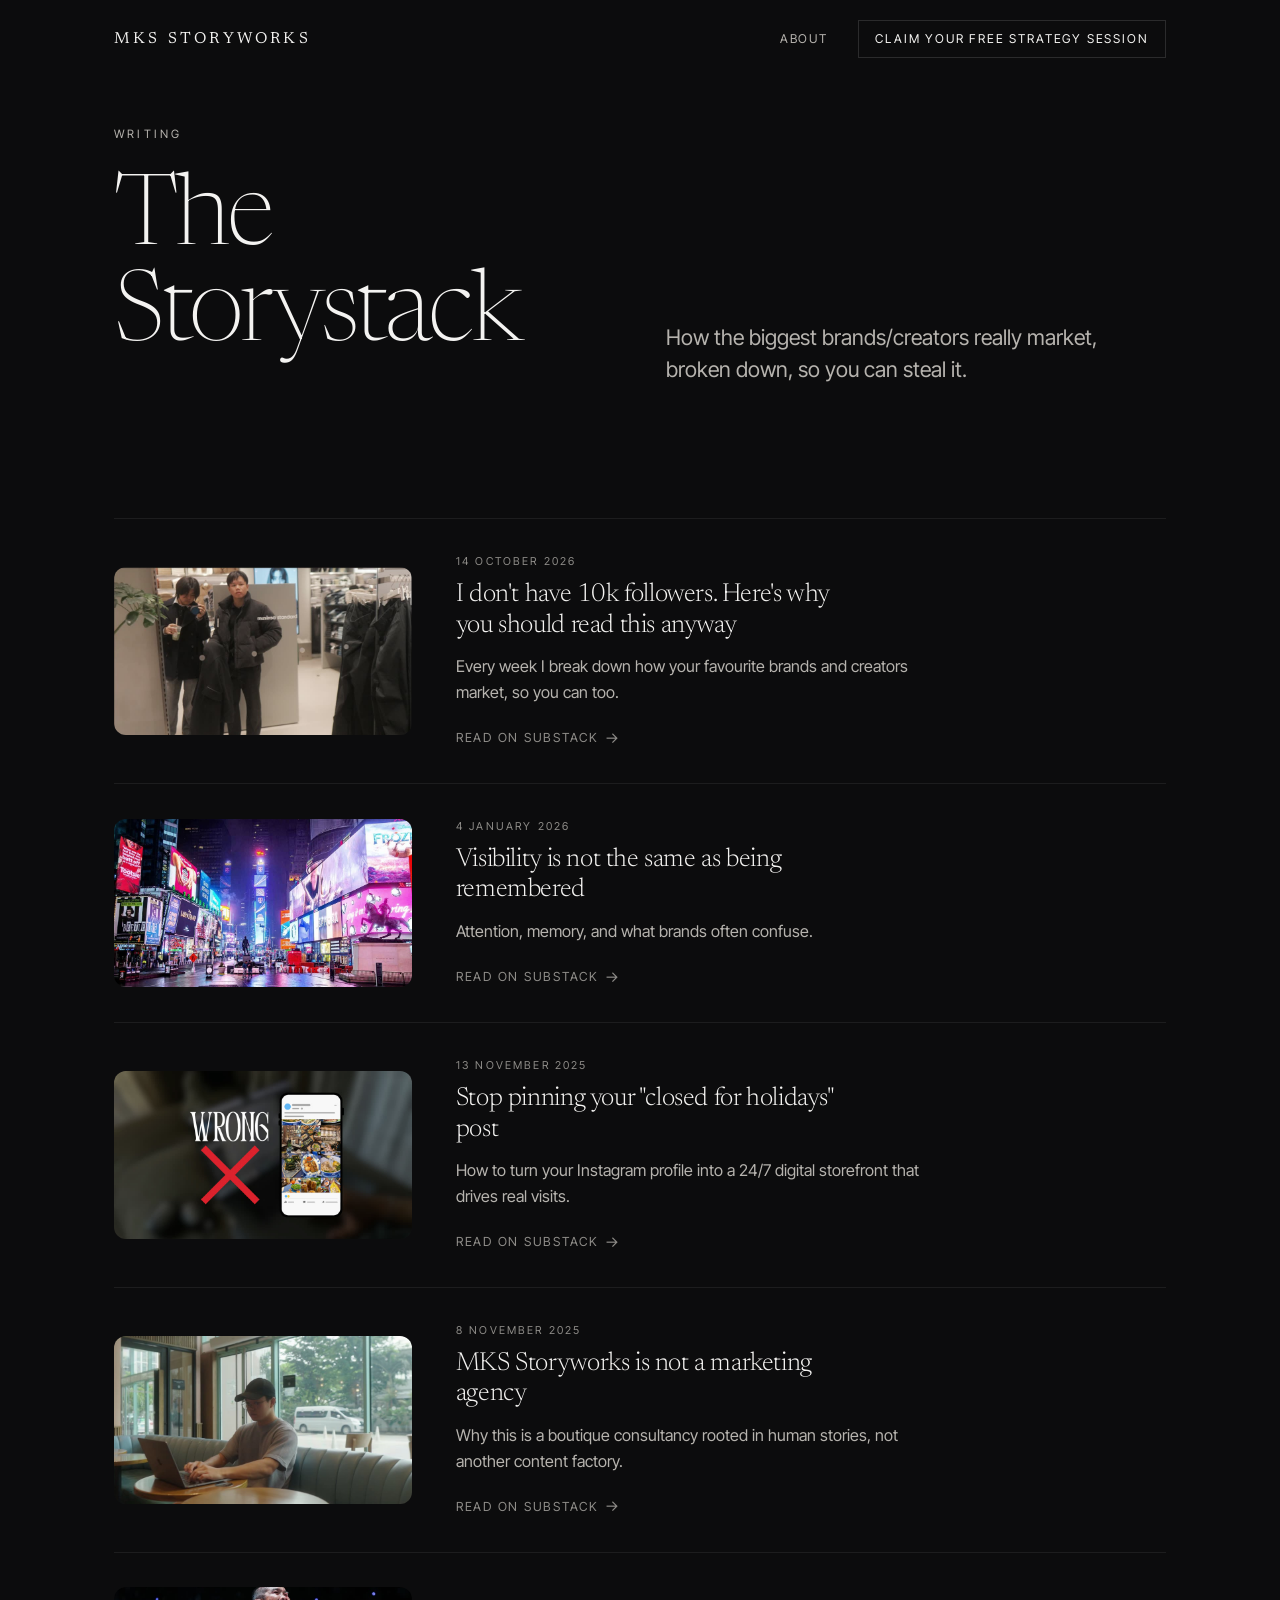
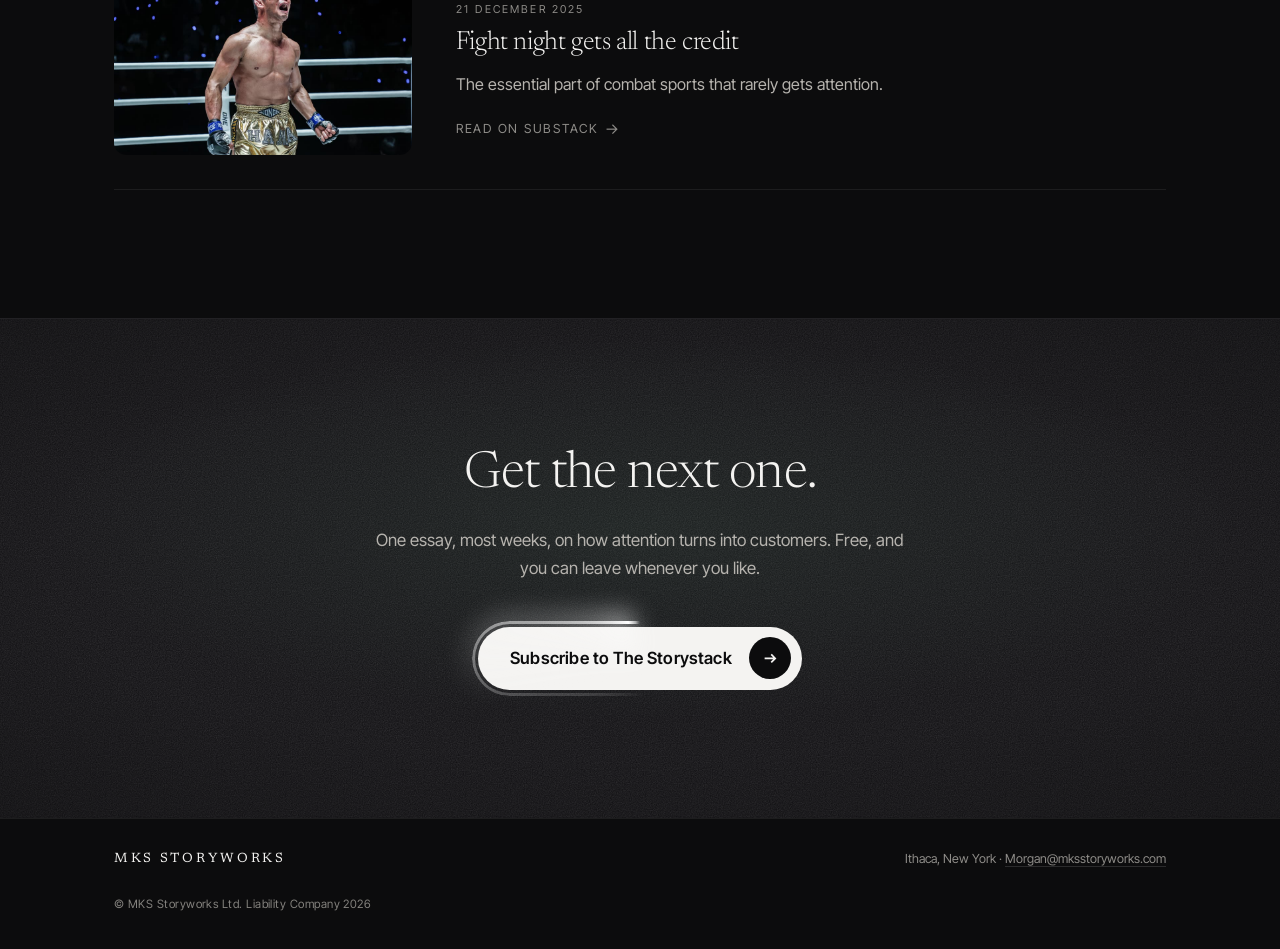
==== commit 97795002: "Storystack intro to Morgan's line Masthead lede, plus the search and social descriptions so all four" ====
--- a/blog.html
+++ b/blog.html
@@ -4,18 +4,18 @@
 <meta charset="utf-8" />
 <meta name="viewport" content="width=device-width, initial-scale=1" />
 <title>The Storystack · MKS Storyworks</title>
-<meta name="description" content="Essays on turning online viewers into in-person customers. Every week I break down how brands and creators market, so you can too." />
+<meta name="description" content="How the biggest brands/creators really market, broken down, so you can steal it." />
 <meta property="og:type" content="website" />
 <meta property="og:site_name" content="MKS Storyworks" />
 <meta property="og:title" content="The Storystack | Writing by Morgan Somchanhmavong" />
-<meta property="og:description" content="Essays on turning online viewers into in-person customers. Every week I break down how brands and creators market, so you can too." />
+<meta property="og:description" content="How the biggest brands/creators really market, broken down, so you can steal it." />
 <meta property="og:image" content="https://mksstoryworks.com/assets/img/og-image.jpg" />
 <meta property="og:image:width" content="1200" />
 <meta property="og:image:height" content="630" />
 <meta property="og:url" content="https://mksstoryworks.com/writing" />
 <meta name="twitter:card" content="summary_large_image" />
 <meta name="twitter:title" content="The Storystack | Writing by Morgan Somchanhmavong" />
-<meta name="twitter:description" content="Essays on turning online viewers into in-person customers." />
+<meta name="twitter:description" content="How the biggest brands/creators really market, broken down, so you can steal it." />
 <meta name="twitter:image" content="https://mksstoryworks.com/assets/img/og-image.jpg" />
 <link rel="canonical" href="https://mksstoryworks.com/writing" />
 <link rel="alternate" type="application/rss+xml" title="The Storystack" href="https://morgansomchan.substack.com/feed" />
@@ -53,8 +53,7 @@
           <h1 class="case-h1 reveal">The Storystack</h1>
         </div>
         <p class="case-lede reveal">
-          Turning online viewers into in-person customers. Every week I pull apart how a
-          brand or a creator actually earns attention, and what you can take from it.
+          How the biggest brands/creators really market, broken down, so you can steal it.
         </p>
       </div>
     </div>
